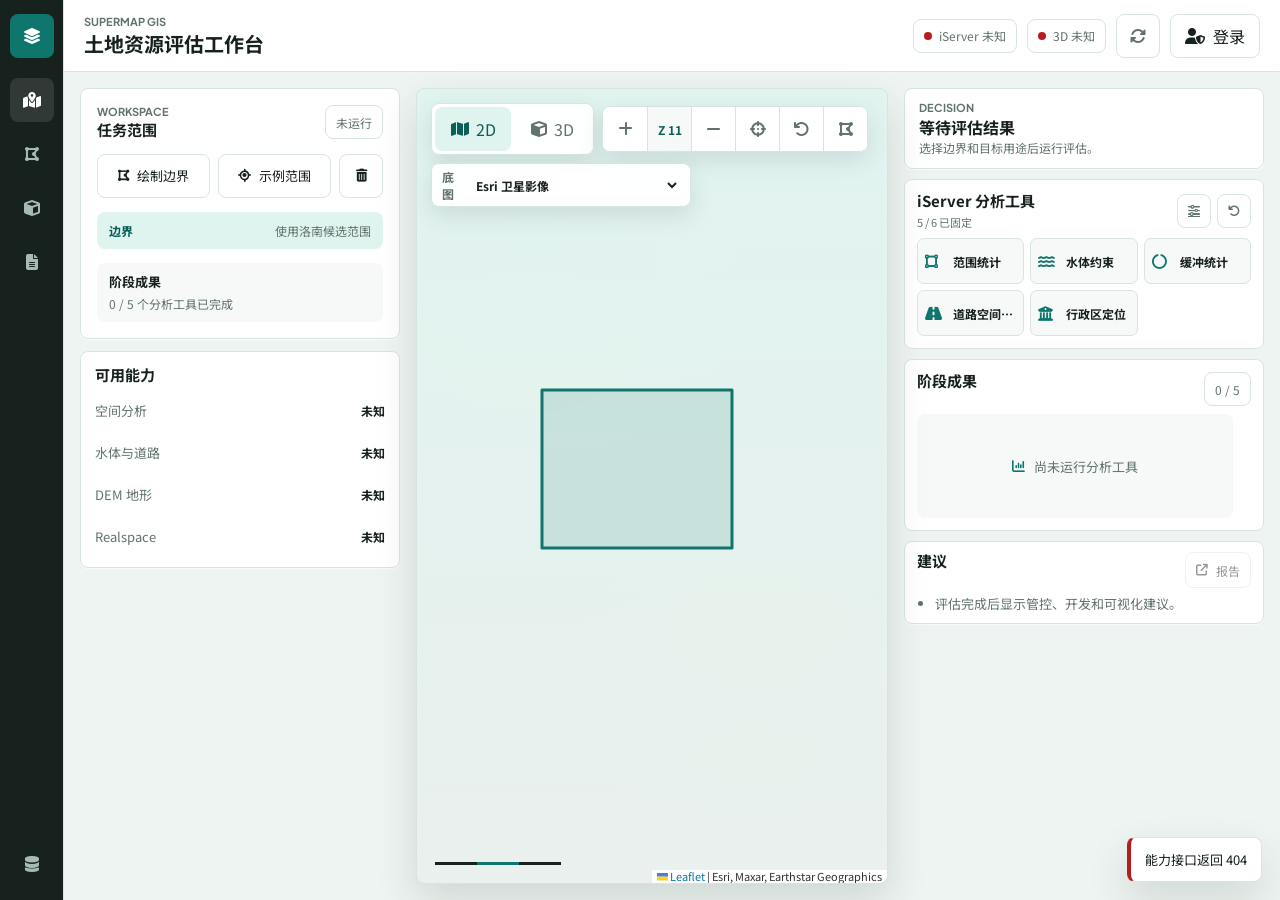
==== frontend/index.html @ f9d1c2b7 "Initial commit: land resource assessment workbench" ====
<!DOCTYPE html>
<html lang="zh-CN">
<head>
    <meta charset="UTF-8">
    <meta name="viewport" content="width=device-width, initial-scale=1.0">
    <title>土地资源评估工作台</title>
    <link rel="stylesheet" href="https://cdnjs.cloudflare.com/ajax/libs/font-awesome/6.5.2/css/all.min.css">
    <link rel="preconnect" href="https://fonts.googleapis.com">
    <link rel="preconnect" href="https://fonts.gstatic.com" crossorigin>
    <link href="https://fonts.googleapis.com/css2?family=Noto+Sans+SC:wght@400;500;600;700&family=Plus+Jakarta+Sans:wght@500;600;700&display=swap" rel="stylesheet">
    <link rel="stylesheet" href="vendor/leaflet/leaflet.css">
    <link rel="stylesheet" href="land-workbench.css?v=20260731-18">
</head>
<body>
    <div class="app-shell">
        <aside class="sidebar" aria-label="主导航">
            <div class="brand-mark" aria-hidden="true"><i class="fa-solid fa-layer-group"></i></div>
            <a class="nav-button is-active" href="index.html" aria-label="土地资源工作台" title="土地资源工作台"><i class="fa-solid fa-map-location-dot"></i></a>
            <a class="nav-button" href="iserver-tools.html" aria-label="iServer 地理处理工具" title="iServer 地理处理工具"><i class="fa-solid fa-draw-polygon"></i></a>
            <button class="nav-button" type="button" aria-label="三维场景"><i class="fa-solid fa-cube"></i></button>
            <button class="nav-button" type="button" aria-label="报告"><i class="fa-solid fa-file-lines"></i></button>
            <a class="nav-button nav-link" href="golden_standard.html" aria-label="模型库"><i class="fa-solid fa-database"></i></a>
        </aside>

        <main class="workbench">
            <header class="topbar">
                <div>
                    <p class="eyebrow">SuperMap GIS</p>
                    <h1>土地资源评估工作台</h1>
                </div>
                <div class="topbar-actions">
                    <div class="service-chip" id="iserver-chip"><span></span>iServer 检测中</div>
                    <div class="service-chip" id="scene-chip"><span></span>3D 检测中</div>
                    <button class="icon-button" id="refresh-capabilities" type="button" aria-label="刷新能力状态">
                        <i class="fa-solid fa-rotate"></i>
                    </button>
                    <button class="text-button" id="login-link" type="button">
                        <i class="fa-solid fa-user-shield"></i><span>登录</span>
                    </button>
                </div>
            </header>

            <section class="workspace-grid">
                <section class="left-panel" aria-label="任务与范围">
                    <section class="task-panel">
                        <div class="panel-heading">
                            <div>
                                <p class="eyebrow">Workspace</p>
                                <h2>任务范围</h2>
                            </div>
                            <span class="run-id" id="last-run-id">未运行</span>
                        </div>

                        <div class="boundary-actions">
                            <button class="tool-button" id="draw-boundary" type="button">
                                <i class="fa-solid fa-draw-polygon"></i><span>绘制边界</span>
                            </button>
                            <button class="tool-button" id="use-sample-boundary" type="button">
                                <i class="fa-solid fa-location-crosshairs"></i><span>示例范围</span>
                            </button>
                            <button class="tool-button" id="clear-boundary" type="button" aria-label="清除边界">
                                <i class="fa-solid fa-trash-can"></i>
                            </button>
                        </div>

                        <div class="boundary-status" id="boundary-status">
                            <strong>边界</strong><span>使用洛南候选范围</span>
                        </div>

                        <div class="assessment-brief" aria-live="polite">
                            <strong>阶段成果</strong>
                            <span id="assessment-scope">0 / 5 个分析工具已完成</span>
                        </div>
                    </section>

                    <section class="capability-list" aria-label="能力清单">
                        <h2>可用能力</h2>
                        <div class="capability-row"><span>空间分析</span><strong id="cap-overlay">待检测</strong></div>
                        <div class="capability-row"><span>水体与道路</span><strong id="cap-dem">待检测</strong></div>
                        <div class="capability-row"><span>DEM 地形</span><strong id="cap-raster">待检测</strong></div>
                        <div class="capability-row"><span>Realspace</span><strong id="cap-scenes">待检测</strong></div>
                    </section>

                </section>

                <section class="map-stage" aria-label="地图工作区">
                    <div id="map"></div>
                    <div id="scene-preview" aria-hidden="true">
                        <div class="scene-grid"></div>
                        <div class="scene-column column-a"></div>
                        <div class="scene-column column-b"></div>
                        <div class="scene-column column-c"></div>
                        <p>3D Realspace</p>
                    </div>
                    <div class="map-toolbar" aria-label="地图工具">
                        <div class="segmented-control" role="group" aria-label="视图模式">
                            <button id="view-2d" class="is-active" type="button"><i class="fa-solid fa-map"></i><span>2D</span></button>
                            <button id="view-3d" type="button"><i class="fa-solid fa-cube"></i><span>3D</span></button>
                        </div>
                        <div class="map-navigation" role="group" aria-label="地图导航">
                            <button class="icon-button" id="zoom-in" type="button" aria-label="放大" title="放大">
                                <i class="fa-solid fa-plus"></i>
                            </button>
                            <output id="map-zoom-label" aria-live="polite">Z 4</output>
                            <button class="icon-button" id="zoom-out" type="button" aria-label="缩小" title="缩小">
                                <i class="fa-solid fa-minus"></i>
                            </button>
                            <button class="icon-button" id="focus-map" type="button" aria-label="定位评估范围" title="定位评估范围">
                                <i class="fa-solid fa-crosshairs"></i>
                            </button>
                            <button class="icon-button" id="reset-map" type="button" aria-label="重置地图视图" title="重置地图视图">
                                <i class="fa-solid fa-arrow-rotate-left"></i>
                            </button>
                            <button class="icon-button" id="draw-boundary-map" type="button" aria-label="在地图上绘制评估边界" title="绘制评估边界">
                                <i class="fa-solid fa-draw-polygon"></i>
                            </button>
                        </div>
                        <label class="map-layer-control">
                            <span>底图</span>
                            <select id="basemap-select" aria-label="选择底图"></select>
                        </label>
                    </div>
                    <div class="map-scale">
                        <span></span><span></span><span></span>
                    </div>
                </section>

                <aside class="right-panel" aria-label="评估结果">
                    <section class="score-panel">
                        <div class="score-ring" id="score-ring" style="--score:0">
                            <div><strong id="overall-score">--</strong><span id="grade-label">未评估</span></div>
                        </div>
                        <div class="decision-block">
                            <p class="eyebrow">Decision</p>
                            <h2 id="decision-text">等待评估结果</h2>
                            <p id="summary-text">选择边界和目标用途后运行评估。</p>
                        </div>
                    </section>

                    <section class="toolbox" aria-label="iServer 分析工具">
                        <div class="toolbox-heading">
                            <div>
                                <h2>iServer 分析工具</h2>
                                <p class="toolbox-meta" id="pinned-tool-count">0 / 6 已固定</p>
                            </div>
                            <div class="toolbox-actions">
                                <a class="icon-button small-icon-button" href="iserver-tools.html" aria-label="管理 iServer 工具" title="管理 iServer 工具"><i class="fa-solid fa-sliders"></i></a>
                                <button class="icon-button small-icon-button" id="reset-workflow" type="button" aria-label="清除阶段结果" title="清除阶段结果"><i class="fa-solid fa-arrow-rotate-left"></i></button>
                            </div>
                        </div>
                        <div class="tool-grid" id="analysis-tool-grid" role="group" aria-label="已固定分析工具">
                        </div>
                    </section>

                    <section class="stage-results" aria-label="阶段成果">
                        <div class="result-header">
                            <h2>阶段成果</h2>
                            <span class="run-id" id="tool-run-count">0 / 5</span>
                        </div>
                        <div class="stage-result-list" id="stage-result-list" aria-live="polite">
                            <div class="empty-state">尚未运行分析工具</div>
                        </div>
                    </section>

                    <section class="recommendation-panel">
                        <div class="result-header">
                            <h2>建议</h2>
                            <a id="report-link" class="report-link is-disabled" href="#" target="_blank" rel="noreferrer">
                                <i class="fa-solid fa-arrow-up-right-from-square"></i><span>报告</span>
                            </a>
                        </div>
                        <ul id="recommendation-list">
                            <li>评估完成后显示管控、开发和可视化建议。</li>
                        </ul>
                    </section>
                </aside>
            </section>
        </main>
    </div>

    <dialog class="analysis-dialog" id="analysis-dialog" aria-labelledby="analysis-dialog-title">
        <form id="analysis-dialog-form" method="dialog">
            <header class="analysis-dialog-header">
                <div>
                    <p class="eyebrow">Analysis Parameters</p>
                    <h2 id="analysis-dialog-title">分析参数</h2>
                </div>
                <button class="icon-button small-icon-button" type="button" data-dialog-close aria-label="关闭参数设置" title="关闭"><i class="fa-solid fa-xmark"></i></button>
            </header>
            <div class="analysis-dialog-body" id="analysis-dialog-body"></div>
            <footer class="analysis-dialog-footer">
                <button class="text-button" type="button" data-dialog-close>取消</button>
                <button class="primary-action" id="analysis-dialog-submit" type="submit"><i class="fa-solid fa-play"></i><span>运行分析</span></button>
            </footer>
        </form>
    </dialog>

    <div class="toast-region" id="toast-region" aria-live="polite" aria-atomic="true"></div>

    <script src="auth.js"></script>
    <script src="vendor/leaflet/leaflet.js"></script>
    <script src="land-workbench.js?v=20260731-19"></script>
</body>
</html>
---- frontend/vendor/leaflet/leaflet.css ----
/* required styles */

.leaflet-pane,
.leaflet-tile,
.leaflet-marker-icon,
.leaflet-marker-shadow,
.leaflet-tile-container,
.leaflet-pane > svg,
.leaflet-pane > canvas,
.leaflet-zoom-box,
.leaflet-image-layer,
.leaflet-layer {
	position: absolute;
	left: 0;
	top: 0;
	}
.leaflet-container {
	overflow: hidden;
	}
.leaflet-tile,
.leaflet-marker-icon,
.leaflet-marker-shadow {
	-webkit-user-select: none;
	   -moz-user-select: none;
	        user-select: none;
	  -webkit-user-drag: none;
	}
/* Prevents IE11 from highlighting tiles in blue */
.leaflet-tile::selection {
	background: transparent;
}
/* Safari renders non-retina tile on retina better with this, but Chrome is worse */
.leaflet-safari .leaflet-tile {
	image-rendering: -webkit-optimize-contrast;
	}
/* hack that prevents hw layers "stretching" when loading new tiles */
.leaflet-safari .leaflet-tile-container {
	width: 1600px;
	height: 1600px;
	-webkit-transform-origin: 0 0;
	}
.leaflet-marker-icon,
.leaflet-marker-shadow {
	display: block;
	}
/* .leaflet-container svg: reset svg max-width decleration shipped in Joomla! (joomla.org) 3.x */
/* .leaflet-container img: map is broken in FF if you have max-width: 100% on tiles */
.leaflet-container .leaflet-overlay-pane svg {
	max-width: none !important;
	max-height: none !important;
	}
.leaflet-container .leaflet-marker-pane img,
.leaflet-container .leaflet-shadow-pane img,
.leaflet-container .leaflet-tile-pane img,
.leaflet-container img.leaflet-image-layer,
.leaflet-container .leaflet-tile {
	max-width: none !important;
	max-height: none !important;
	width: auto;
	padding: 0;
	}

.leaflet-container img.leaflet-tile {
	/* See: https://bugs.chromium.org/p/chromium/issues/detail?id=600120 */
	mix-blend-mode: plus-lighter;
}

.leaflet-container.leaflet-touch-zoom {
	-ms-touch-action: pan-x pan-y;
	touch-action: pan-x pan-y;
	}
.leaflet-container.leaflet-touch-drag {
	-ms-touch-action: pinch-zoom;
	/* Fallback for FF which doesn't support pinch-zoom */
	touch-action: none;
	touch-action: pinch-zoom;
}
.leaflet-container.leaflet-touch-drag.leaflet-touch-zoom {
	-ms-touch-action: none;
	touch-action: none;
}
.leaflet-container {
	-webkit-tap-highlight-color: transparent;
}
.leaflet-container a {
	-webkit-tap-highlight-color: rgba(51, 181, 229, 0.4);
}
.leaflet-tile {
	filter: inherit;
	visibility: hidden;
	}
.leaflet-tile-loaded {
	visibility: inherit;
	}
.leaflet-zoom-box {
	width: 0;
	height: 0;
	-moz-box-sizing: border-box;
	     box-sizing: border-box;
	z-index: 800;
	}
/* workaround for https://bugzilla.mozilla.org/show_bug.cgi?id=888319 */
.leaflet-overlay-pane svg {
	-moz-user-select: none;
	}

.leaflet-pane         { z-index: 400; }

.leaflet-tile-pane    { z-index: 200; }
.leaflet-overlay-pane { z-index: 400; }
.leaflet-shadow-pane  { z-index: 500; }
.leaflet-marker-pane  { z-index: 600; }
.leaflet-tooltip-pane   { z-index: 650; }
.leaflet-popup-pane   { z-index: 700; }

.leaflet-map-pane canvas { z-index: 100; }
.leaflet-map-pane svg    { z-index: 200; }

.leaflet-vml-shape {
	width: 1px;
	height: 1px;
	}
.lvml {
	behavior: url(#default#VML);
	display: inline-block;
	position: absolute;
	}


/* control positioning */

.leaflet-control {
	position: relative;
	z-index: 800;
	pointer-events: visiblePainted; /* IE 9-10 doesn't have auto */
	pointer-events: auto;
	}
.leaflet-top,
.leaflet-bottom {
	position: absolute;
	z-index: 1000;
	pointer-events: none;
	}
.leaflet-top {
	top: 0;
	}
.leaflet-right {
	right: 0;
	}
.leaflet-bottom {
	bottom: 0;
	}
.leaflet-left {
	left: 0;
	}
.leaflet-control {
	float: left;
	clear: both;
	}
.leaflet-right .leaflet-control {
	float: right;
	}
.leaflet-top .leaflet-control {
	margin-top: 10px;
	}
.leaflet-bottom .leaflet-control {
	margin-bottom: 10px;
	}
.leaflet-left .leaflet-control {
	margin-left: 10px;
	}
.leaflet-right .leaflet-control {
	margin-right: 10px;
	}


/* zoom and fade animations */

.leaflet-fade-anim .leaflet-popup {
	opacity: 0;
	-webkit-transition: opacity 0.2s linear;
	   -moz-transition: opacity 0.2s linear;
	        transition: opacity 0.2s linear;
	}
.leaflet-fade-anim .leaflet-map-pane .leaflet-popup {
	opacity: 1;
	}
.leaflet-zoom-animated {
	-webkit-transform-origin: 0 0;
	    -ms-transform-origin: 0 0;
	        transform-origin: 0 0;
	}
svg.leaflet-zoom-animated {
	will-change: transform;
}

.leaflet-zoom-anim .leaflet-zoom-animated {
	-webkit-transition: -webkit-transform 0.25s cubic-bezier(0,0,0.25,1);
	   -moz-transition:    -moz-transform 0.25s cubic-bezier(0,0,0.25,1);
	        transition:         transform 0.25s cubic-bezier(0,0,0.25,1);
	}
.leaflet-zoom-anim .leaflet-tile,
.leaflet-pan-anim .leaflet-tile {
	-webkit-transition: none;
	   -moz-transition: none;
	        transition: none;
	}

.leaflet-zoom-anim .leaflet-zoom-hide {
	visibility: hidden;
	}


/* cursors */

.leaflet-interactive {
	cursor: pointer;
	}
.leaflet-grab {
	cursor: -webkit-grab;
	cursor:    -moz-grab;
	cursor:         grab;
	}
.leaflet-crosshair,
.leaflet-crosshair .leaflet-interactive {
	cursor: crosshair;
	}
.leaflet-popup-pane,
.leaflet-control {
	cursor: auto;
	}
.leaflet-dragging .leaflet-grab,
.leaflet-dragging .leaflet-grab .leaflet-interactive,
.leaflet-dragging .leaflet-marker-draggable {
	cursor: move;
	cursor: -webkit-grabbing;
	cursor:    -moz-grabbing;
	cursor:         grabbing;
	}

/* marker & overlays interactivity */
.leaflet-marker-icon,
.leaflet-marker-shadow,
.leaflet-image-layer,
.leaflet-pane > svg path,
.leaflet-tile-container {
	pointer-events: none;
	}

.leaflet-marker-icon.leaflet-interactive,
.leaflet-image-layer.leaflet-interactive,
.leaflet-pane > svg path.leaflet-interactive,
svg.leaflet-image-layer.leaflet-interactive path {
	pointer-events: visiblePainted; /* IE 9-10 doesn't have auto */
	pointer-events: auto;
	}

/* visual tweaks */

.leaflet-container {
	background: #ddd;
	outline-offset: 1px;
	}
.leaflet-container a {
	color: #0078A8;
	}
.leaflet-zoom-box {
	border: 2px dotted #38f;
	background: rgba(255,255,255,0.5);
	}


/* general typography */
.leaflet-container {
	font-family: "Helvetica Neue", Arial, Helvetica, sans-serif;
	font-size: 12px;
	font-size: 0.75rem;
	line-height: 1.5;
	}


/* general toolbar styles */

.leaflet-bar {
	box-shadow: 0 1px 5px rgba(0,0,0,0.65);
	border-radius: 4px;
	}
.leaflet-bar a {
	background-color: #fff;
	border-bottom: 1px solid #ccc;
	width: 26px;
	height: 26px;
	line-height: 26px;
	display: block;
	text-align: center;
	text-decoration: none;
	color: black;
	}
.leaflet-bar a,
.leaflet-control-layers-toggle {
	background-position: 50% 50%;
	background-repeat: no-repeat;
	display: block;
	}
.leaflet-bar a:hover,
.leaflet-bar a:focus {
	background-color: #f4f4f4;
	}
.leaflet-bar a:first-child {
	border-top-left-radius: 4px;
	border-top-right-radius: 4px;
	}
.leaflet-bar a:last-child {
	border-bottom-left-radius: 4px;
	border-bottom-right-radius: 4px;
	border-bottom: none;
	}
.leaflet-bar a.leaflet-disabled {
	cursor: default;
	background-color: #f4f4f4;
	color: #bbb;
	}

.leaflet-touch .leaflet-bar a {
	width: 30px;
	height: 30px;
	line-height: 30px;
	}
.leaflet-touch .leaflet-bar a:first-child {
	border-top-left-radius: 2px;
	border-top-right-radius: 2px;
	}
.leaflet-touch .leaflet-bar a:last-child {
	border-bottom-left-radius: 2px;
	border-bottom-right-radius: 2px;
	}

/* zoom control */

.leaflet-control-zoom-in,
.leaflet-control-zoom-out {
	font: bold 18px 'Lucida Console', Monaco, monospace;
	text-indent: 1px;
	}

.leaflet-touch .leaflet-control-zoom-in, .leaflet-touch .leaflet-control-zoom-out  {
	font-size: 22px;
	}


/* layers control */

.leaflet-control-layers {
	box-shadow: 0 1px 5px rgba(0,0,0,0.4);
	background: #fff;
	border-radius: 5px;
	}
.leaflet-control-layers-toggle {
	background-image: url(images/layers.png);
	width: 36px;
	height: 36px;
	}
.leaflet-retina .leaflet-control-layers-toggle {
	background-image: url(images/layers-2x.png);
	background-size: 26px 26px;
	}
.leaflet-touch .leaflet-control-layers-toggle {
	width: 44px;
	height: 44px;
	}
.leaflet-control-layers .leaflet-control-layers-list,
.leaflet-control-layers-expanded .leaflet-control-layers-toggle {
	display: none;
	}
.leaflet-control-layers-expanded .leaflet-control-layers-list {
	display: block;
	position: relative;
	}
.leaflet-control-layers-expanded {
	padding: 6px 10px 6px 6px;
	color: #333;
	background: #fff;
	}
.leaflet-control-layers-scrollbar {
	overflow-y: scroll;
	overflow-x: hidden;
	padding-right: 5px;
	}
.leaflet-control-layers-selector {
	margin-top: 2px;
	position: relative;
	top: 1px;
	}
.leaflet-control-layers label {
	display: block;
	font-size: 13px;
	font-size: 1.08333em;
	}
.leaflet-control-layers-separator {
	height: 0;
	border-top: 1px solid #ddd;
	margin: 5px -10px 5px -6px;
	}

/* Default icon URLs */
.leaflet-default-icon-path { /* used only in path-guessing heuristic, see L.Icon.Default */
	background-image: url(images/marker-icon.png);
	}


/* attribution and scale controls */

.leaflet-container .leaflet-control-attribution {
	background: #fff;
	background: rgba(255, 255, 255, 0.8);
	margin: 0;
	}
.leaflet-control-attribution,
.leaflet-control-scale-line {
	padding: 0 5px;
	color: #333;
	line-height: 1.4;
	}
.leaflet-control-attribution a {
	text-decoration: none;
	}
.leaflet-control-attribution a:hover,
.leaflet-control-attribution a:focus {
	text-decoration: underline;
	}
.leaflet-attribution-flag {
	display: inline !important;
	vertical-align: baseline !important;
	width: 1em;
	height: 0.6669em;
	}
.leaflet-left .leaflet-control-scale {
	margin-left: 5px;
	}
.leaflet-bottom .leaflet-control-scale {
	margin-bottom: 5px;
	}
.leaflet-control-scale-line {
	border: 2px solid #777;
	border-top: none;
	line-height: 1.1;
	padding: 2px 5px 1px;
	white-space: nowrap;
	-moz-box-sizing: border-box;
	     box-sizing: border-box;
	background: rgba(255, 255, 255, 0.8);
	text-shadow: 1px 1px #fff;
	}
.leaflet-control-scale-line:not(:first-child) {
	border-top: 2px solid #777;
	border-bottom: none;
	margin-top: -2px;
	}
.leaflet-control-scale-line:not(:first-child):not(:last-child) {
	border-bottom: 2px solid #777;
	}

.leaflet-touch .leaflet-control-attribution,
.leaflet-touch .leaflet-control-layers,
.leaflet-touch .leaflet-bar {
	box-shadow: none;
	}
.leaflet-touch .leaflet-control-layers,
.leaflet-touch .leaflet-bar {
	border: 2px solid rgba(0,0,0,0.2);
	background-clip: padding-box;
	}


/* popup */

.leaflet-popup {
	position: absolute;
	text-align: center;
	margin-bottom: 20px;
	}
.leaflet-popup-content-wrapper {
	padding: 1px;
	text-align: left;
	border-radius: 12px;
	}
.leaflet-popup-content {
	margin: 13px 24px 13px 20px;
	line-height: 1.3;
	font-size: 13px;
	font-size: 1.08333em;
	min-height: 1px;
	}
.leaflet-popup-content p {
	margin: 17px 0;
	margin: 1.3em 0;
	}
.leaflet-popup-tip-container {
	width: 40px;
	height: 20px;
	position: absolute;
	left: 50%;
	margin-top: -1px;
	margin-left: -20px;
	overflow: hidden;
	pointer-events: none;
	}
.leaflet-popup-tip {
	width: 17px;
	height: 17px;
	padding: 1px;

	margin: -10px auto 0;
	pointer-events: auto;

	-webkit-transform: rotate(45deg);
	   -moz-transform: rotate(45deg);
	    -ms-transform: rotate(45deg);
	        transform: rotate(45deg);
	}
.leaflet-popup-content-wrapper,
.leaflet-popup-tip {
	background: white;
	color: #333;
	box-shadow: 0 3px 14px rgba(0,0,0,0.4);
	}
.leaflet-container a.leaflet-popup-close-button {
	position: absolute;
	top: 0;
	right: 0;
	border: none;
	text-align: center;
	width: 24px;
	height: 24px;
	font: 16px/24px Tahoma, Verdana, sans-serif;
	color: #757575;
	text-decoration: none;
	background: transparent;
	}
.leaflet-container a.leaflet-popup-close-button:hover,
.leaflet-container a.leaflet-popup-close-button:focus {
	color: #585858;
	}
.leaflet-popup-scrolled {
	overflow: auto;
	}

.leaflet-oldie .leaflet-popup-content-wrapper {
	-ms-zoom: 1;
	}
.leaflet-oldie .leaflet-popup-tip {
	width: 24px;
	margin: 0 auto;

	-ms-filter: "progid:DXImageTransform.Microsoft.Matrix(M11=0.70710678, M12=0.70710678, M21=-0.70710678, M22=0.70710678)";
	filter: progid:DXImageTransform.Microsoft.Matrix(M11=0.70710678, M12=0.70710678, M21=-0.70710678, M22=0.70710678);
	}

.leaflet-oldie .leaflet-control-zoom,
.leaflet-oldie .leaflet-control-layers,
.leaflet-oldie .leaflet-popup-content-wrapper,
.leaflet-oldie .leaflet-popup-tip {
	border: 1px solid #999;
	}


/* div icon */

.leaflet-div-icon {
	background: #fff;
	border: 1px solid #666;
	}


/* Tooltip */
/* Base styles for the element that has a tooltip */
.leaflet-tooltip {
	position: absolute;
	padding: 6px;
	background-color: #fff;
	border: 1px solid #fff;
	border-radius: 3px;
	color: #222;
	white-space: nowrap;
	-webkit-user-select: none;
	-moz-user-select: none;
	-ms-user-select: none;
	user-select: none;
	pointer-events: none;
	box-shadow: 0 1px 3px rgba(0,0,0,0.4);
	}
.leaflet-tooltip.leaflet-interactive {
	cursor: pointer;
	pointer-events: auto;
	}
.leaflet-tooltip-top:before,
.leaflet-tooltip-bottom:before,
.leaflet-tooltip-left:before,
.leaflet-tooltip-right:before {
	position: absolute;
	pointer-events: none;
	border: 6px solid transparent;
	background: transparent;
	content: "";
	}

/* Directions */

.leaflet-tooltip-bottom {
	margin-top: 6px;
}
.leaflet-tooltip-top {
	margin-top: -6px;
}
.leaflet-tooltip-bottom:before,
.leaflet-tooltip-top:before {
	left: 50%;
	margin-left: -6px;
	}
.leaflet-tooltip-top:before {
	bottom: 0;
	margin-bottom: -12px;
	border-top-color: #fff;
	}
.leaflet-tooltip-bottom:before {
	top: 0;
	margin-top: -12px;
	margin-left: -6px;
	border-bottom-color: #fff;
	}
.leaflet-tooltip-left {
	margin-left: -6px;
}
.leaflet-tooltip-right {
	margin-left: 6px;
}
.leaflet-tooltip-left:before,
.leaflet-tooltip-right:before {
	top: 50%;
	margin-top: -6px;
	}
.leaflet-tooltip-left:before {
	right: 0;
	margin-right: -12px;
	border-left-color: #fff;
	}
.leaflet-tooltip-right:before {
	left: 0;
	margin-left: -12px;
	border-right-color: #fff;
	}

/* Printing */

@media print {
	/* Prevent printers from removing background-images of controls. */
	.leaflet-control {
		-webkit-print-color-adjust: exact;
		print-color-adjust: exact;
		}
	}
---- frontend/land-workbench.css ----
:root {
    --bg: #eef4f1;
    --surface: #ffffff;
    --surface-alt: #f6f9f8;
    --line: #d8e4df;
    --line-strong: #bfd0c8;
    --text: #17211d;
    --muted: #61736a;
    --faint: #879892;
    --primary: #0f766e;
    --primary-dark: #0b5f59;
    --primary-soft: #dff3ef;
    --blue: #2563eb;
    --blue-soft: #dbeafe;
    --amber: #d97706;
    --amber-soft: #fef3c7;
    --danger: #b91c1c;
    --shadow: 0 18px 42px rgba(31, 49, 43, 0.14);
    color-scheme: light;
}

* {
    box-sizing: border-box;
}

html,
body {
    margin: 0;
    min-width: 320px;
    min-height: 100%;
    color: var(--text);
    background: var(--bg);
    font-family: "Noto Sans SC", "Plus Jakarta Sans", "Microsoft YaHei", system-ui, sans-serif;
    letter-spacing: 0;
}

body {
    overflow: hidden;
}

button,
input,
select {
    font: inherit;
}

button,
a,
select,
input[type="range"],
input[type="checkbox"] {
    cursor: pointer;
}

button:focus-visible,
a:focus-visible,
select:focus-visible,
input:focus-visible {
    outline: 3px solid rgba(37, 99, 235, 0.32);
    outline-offset: 2px;
}

.app-shell {
    display: grid;
    grid-template-columns: 64px minmax(0, 1fr);
    min-height: 100dvh;
}

.sidebar {
    z-index: 20;
    display: flex;
    flex-direction: column;
    align-items: center;
    gap: 10px;
    padding: 14px 10px;
    border-right: 1px solid var(--line);
    background: #17211d;
}

.brand-mark,
.nav-button {
    display: grid;
    place-items: center;
    width: 44px;
    height: 44px;
    border-radius: 8px;
}

.brand-mark {
    margin-bottom: 10px;
    color: white;
    background: var(--primary);
}

.nav-button {
    border: 0;
    color: #a8bbb2;
    text-decoration: none;
    background: transparent;
    transition: color 180ms ease, background-color 180ms ease;
}

.nav-button:hover,
.nav-button.is-active {
    color: #ffffff;
    background: rgba(255, 255, 255, 0.11);
}

.nav-link {
    margin-top: auto;
}

.workbench {
    display: grid;
    grid-template-rows: 72px minmax(0, 1fr);
    min-width: 0;
    min-height: 100dvh;
}

.topbar {
    z-index: 15;
    display: flex;
    align-items: center;
    justify-content: space-between;
    gap: 18px;
    padding: 14px 20px;
    border-bottom: 1px solid var(--line);
    background: rgba(255, 255, 255, 0.92);
    backdrop-filter: blur(12px);
}

.eyebrow {
    margin: 0 0 3px;
    color: var(--muted);
    font: 700 11px/1.2 "Plus Jakarta Sans", sans-serif;
    text-transform: uppercase;
}

h1,
h2 {
    margin: 0;
    line-height: 1.25;
}

h1 {
    font-size: 20px;
}

h2 {
    font-size: 15px;
}

.topbar-actions {
    display: flex;
    align-items: center;
    gap: 10px;
    min-width: 0;
}

.service-chip,
.run-id {
    display: inline-flex;
    align-items: center;
    gap: 7px;
    min-height: 34px;
    padding: 0 10px;
    border: 1px solid var(--line);
    border-radius: 8px;
    color: var(--muted);
    background: var(--surface);
    font-size: 12px;
    white-space: nowrap;
}

.service-chip span {
    width: 8px;
    height: 8px;
    border-radius: 999px;
    background: var(--faint);
}

.service-chip.is-online span {
    background: var(--primary);
}

.service-chip.is-warning span {
    background: var(--amber);
}

.service-chip.is-offline span {
    background: var(--danger);
}

.icon-button,
.text-button,
.tool-button,
.primary-action,
.segmented-control button,
.report-link {
    min-height: 44px;
    border-radius: 8px;
    transition: color 180ms ease, border-color 180ms ease, background-color 180ms ease, opacity 180ms ease;
}

.icon-button {
    display: grid;
    place-items: center;
    width: 44px;
    border: 1px solid var(--line);
    color: var(--muted);
    background: var(--surface);
}

.icon-button:hover {
    color: var(--primary);
    border-color: var(--line-strong);
    background: var(--surface-alt);
}

.text-button,
.tool-button,
.primary-action,
.report-link {
    display: inline-flex;
    align-items: center;
    justify-content: center;
    gap: 8px;
    border: 1px solid var(--line);
    padding: 0 14px;
    color: var(--text);
    background: var(--surface);
    text-decoration: none;
}

.text-button:hover,
.tool-button:hover,
.report-link:hover {
    color: var(--primary);
    border-color: var(--line-strong);
    background: var(--surface-alt);
}

.workspace-grid {
    display: grid;
    grid-template-columns: 320px minmax(360px, 1fr) 360px;
    gap: 16px;
    min-height: 0;
    padding: 16px;
}

.left-panel,
.right-panel {
    display: flex;
    flex-direction: column;
    gap: 12px;
    min-height: 0;
    overflow: auto;
}

.task-panel,
.capability-list,
.score-panel,
.factor-results,
.spatial-summary,
.recommendation-panel {
    border: 1px solid var(--line);
    border-radius: 8px;
    background: var(--surface);
    box-shadow: 0 1px 0 rgba(255, 255, 255, 0.6);
}

.task-panel {
    display: grid;
    gap: 14px;
    padding: 16px;
}

.panel-heading,
.result-header {
    display: flex;
    align-items: flex-start;
    justify-content: space-between;
    gap: 12px;
}

.field {
    display: grid;
    gap: 7px;
}

.field > span,
.factor-box legend {
    color: var(--muted);
    font-size: 12px;
    font-weight: 700;
}

select,
input[type="number"] {
    width: 100%;
    min-height: 42px;
    border: 1px solid var(--line);
    border-radius: 8px;
    padding: 0 10px;
    color: var(--text);
    background: var(--surface-alt);
}

.range-row {
    display: grid;
    grid-template-columns: minmax(0, 1fr) 72px;
    align-items: center;
    gap: 10px;
}

input[type="range"] {
    width: 100%;
    accent-color: var(--primary);
}

output {
    color: var(--muted);
    font-size: 12px;
    text-align: right;
}

.factor-box {
    display: grid;
    grid-template-columns: repeat(2, minmax(0, 1fr));
    gap: 10px;
    margin: 0;
    border: 1px solid var(--line);
    border-radius: 8px;
    padding: 12px;
}

.factor-box legend {
    padding: 0 4px;
}

.factor-box label {
    display: grid;
    gap: 5px;
}

.factor-box label span {
    color: var(--muted);
    font-size: 12px;
}

.toggle-row {
    display: flex;
    align-items: center;
    gap: 10px;
    min-height: 44px;
    color: var(--text);
    font-size: 14px;
}

.toggle-row input {
    width: 18px;
    height: 18px;
    accent-color: var(--primary);
}

.analysis-settings {
    display: grid;
    gap: 10px;
    border: 1px solid var(--line);
    border-radius: 8px;
    padding: 10px;
    background: var(--surface-alt);
}

.analysis-settings summary {
    color: var(--primary-dark);
    cursor: pointer;
    font-size: 12px;
    font-weight: 700;
}

.analysis-settings[open] summary {
    margin-bottom: 2px;
}

.layer-input-row {
    display: grid;
    grid-template-columns: repeat(2, minmax(0, 1fr));
    gap: 8px;
}

.boundary-actions {
    display: grid;
    grid-template-columns: 1fr 1fr 44px;
    gap: 8px;
}

.tool-button {
    min-width: 0;
    padding: 0 10px;
    font-size: 13px;
}

.boundary-status {
    display: flex;
    justify-content: space-between;
    gap: 12px;
    padding: 10px 12px;
    border-radius: 8px;
    color: var(--muted);
    background: var(--primary-soft);
    font-size: 12px;
}

.boundary-status strong {
    color: var(--primary-dark);
}

.assessment-brief {
    display: grid;
    gap: 3px;
    padding: 10px 12px;
    border-left: 3px solid var(--accent);
    border-radius: 8px;
    color: var(--muted);
    background: var(--surface-alt);
    font-size: 12px;
    line-height: 1.45;
}

.assessment-brief strong {
    color: var(--text);
    font-size: 13px;
}

.primary-action {
    width: 100%;
    border-color: var(--primary);
    color: white;
    background: var(--primary);
    font-weight: 700;
}

.primary-action:hover {
    background: var(--primary-dark);
}

.primary-action:disabled {
    cursor: wait;
    opacity: 0.65;
}

.capability-list,
.factor-results,
.spatial-summary,
.recommendation-panel,
.stage-results,
.toolbox {
    padding: 14px;
}

.capability-list {
    display: grid;
    gap: 10px;
}

.diagnostic-list {
    display: grid;
    gap: 10px;
    padding: 14px;
    border-top: 1px solid var(--line);
}

.diagnostic-list h2 {
    margin: 0;
    font-size: 15px;
}

.diagnostic-grid {
    display: grid;
    grid-template-columns: repeat(3, minmax(0, 1fr));
    gap: 7px;
}

.diagnostic-button {
    display: inline-flex;
    min-width: 0;
    min-height: 36px;
    align-items: center;
    justify-content: center;
    gap: 6px;
    padding: 0 7px;
    border: 1px solid var(--line);
    border-radius: 6px;
    color: var(--primary-dark);
    background: var(--surface-alt);
    font-size: 12px;
    font-weight: 700;
}

.diagnostic-button:hover {
    border-color: var(--primary);
    background: var(--primary-soft);
}

.diagnostic-button:disabled {
    cursor: wait;
    opacity: 0.6;
}

.diagnostic-result {
    display: grid;
    gap: 3px;
    min-height: 54px;
    padding: 9px 10px;
    border-left: 3px solid var(--primary);
    border-radius: 6px;
    color: var(--muted);
    background: var(--surface-alt);
    font-size: 12px;
    line-height: 1.35;
}

.diagnostic-result strong {
    color: var(--text);
    font-size: 13px;
}

.toolbox {
    display: grid;
    gap: 12px;
    border: 1px solid var(--line);
    border-radius: 8px;
    background: var(--surface);
}

.toolbox-heading {
    display: flex;
    align-items: center;
    justify-content: space-between;
    gap: 10px;
}

.toolbox-actions {
    display: flex;
    align-items: center;
    gap: 6px;
}

.toolbox-meta {
    margin: 3px 0 0;
    color: var(--muted);
    font-size: 11px;
}

.toolbox-empty {
    display: grid;
    min-height: 72px;
    place-items: center;
    grid-column: 1 / -1;
    padding: 10px;
    color: var(--muted);
    background: var(--surface-alt);
    font-size: 12px;
    text-align: center;
}

.small-icon-button {
    width: 34px;
    min-height: 34px;
    font-size: 12px;
}

.tool-grid {
    display: grid;
    grid-template-columns: repeat(3, minmax(0, 1fr));
    gap: 8px;
}

.analysis-tool {
    position: relative;
    display: flex;
    align-items: center;
    gap: 8px;
    min-height: 50px;
    padding: 8px;
    border: 1px solid var(--line);
    border-radius: 7px;
    color: var(--text);
    background: var(--surface-alt);
    text-align: left;
}

.analysis-tool > i {
    flex: 0 0 20px;
    color: var(--primary);
    font-size: 15px;
}

.analysis-tool > span {
    overflow: hidden;
    font-size: 12px;
    font-weight: 700;
    text-overflow: ellipsis;
    white-space: nowrap;
}

.analysis-tool:hover {
    border-color: var(--primary);
    background: var(--primary-soft);
}

.analysis-tool.is-complete {
    border-color: rgba(15, 118, 110, 0.45);
    background: var(--primary-soft);
}

.analysis-tool.is-complete::after {
    position: absolute;
    top: 6px;
    right: 7px;
    width: 6px;
    height: 6px;
    border-radius: 50%;
    background: var(--primary);
    content: "";
}

.analysis-tool.is-running {
    color: var(--muted);
    cursor: wait;
    opacity: 0.65;
}

.analysis-tool-primary {
    border-color: rgba(15, 118, 110, 0.45);
    background: var(--primary-soft);
}

.analysis-dialog {
    width: min(520px, calc(100vw - 32px));
    max-height: min(720px, calc(100dvh - 32px));
    padding: 0;
    border: 1px solid var(--line-strong);
    border-radius: 8px;
    color: var(--text);
    background: var(--surface);
    box-shadow: var(--shadow);
}

.analysis-dialog::backdrop {
    background: rgba(23, 33, 29, 0.38);
}

.analysis-dialog form {
    display: grid;
    grid-template-rows: auto minmax(0, 1fr) auto;
    max-height: inherit;
}

.field textarea {
    width: 100%;
    min-height: 132px;
    padding: 9px;
    border: 1px solid var(--line-strong);
    border-radius: 6px;
    color: var(--text);
    background: var(--surface);
    font: 12px/1.45 Consolas, monospace;
    resize: vertical;
}

.analysis-dialog-header,
.analysis-dialog-footer {
    display: flex;
    align-items: center;
    justify-content: space-between;
    gap: 12px;
    padding: 16px 18px;
}

.analysis-dialog-header {
    border-bottom: 1px solid var(--line);
}

.analysis-dialog-footer {
    justify-content: flex-end;
    border-top: 1px solid var(--line);
}

.analysis-dialog-footer .primary-action {
    width: auto;
}

.analysis-dialog-body {
    display: grid;
    gap: 16px;
    overflow: auto;
    padding: 18px;
}

.analysis-dialog-body .field {
    gap: 8px;
}

.analysis-dialog-body input[type="text"],
.analysis-dialog-body input[type="number"],
.analysis-dialog-body select {
    min-height: 42px;
}

.dialog-grid {
    display: grid;
    grid-template-columns: repeat(2, minmax(0, 1fr));
    gap: 12px;
}

.dialog-section {
    display: grid;
    gap: 12px;
    padding-top: 2px;
}

.dialog-section-title {
    margin: 0;
    color: var(--primary-dark);
    font-size: 13px;
}

.dialog-toggle {
    display: flex;
    align-items: center;
    gap: 9px;
    min-height: 42px;
    padding: 0 12px;
    border: 1px solid var(--line);
    border-radius: 7px;
    background: var(--surface-alt);
    color: var(--text);
    font-size: 13px;
    font-weight: 600;
}

.dialog-toggle input {
    width: 16px;
    height: 16px;
}

.weight-grid {
    display: grid;
    grid-template-columns: repeat(4, minmax(0, 1fr));
    gap: 8px;
}

.weight-grid .field > span {
    font-size: 11px;
}

.weight-grid input {
    min-width: 0;
}

.stage-results {
    display: grid;
    gap: 12px;
    min-height: 164px;
    border: 1px solid var(--line);
    border-radius: 8px;
    background: var(--surface);
}

.stage-result-list {
    display: grid;
    max-height: 220px;
    min-height: 104px;
    gap: 0;
    overflow-y: scroll;
    overscroll-behavior: contain;
    padding-right: 8px;
    scrollbar-gutter: stable;
    scrollbar-color: var(--primary) var(--surface-alt);
    scrollbar-width: thin;
}

.stage-result-list::-webkit-scrollbar {
    width: 8px;
}

.stage-result-list::-webkit-scrollbar-track {
    border-radius: 8px;
    background: var(--surface-alt);
}

.stage-result-list::-webkit-scrollbar-thumb {
    border: 2px solid var(--surface-alt);
    border-radius: 8px;
    background: var(--primary);
}

.stage-result-card {
    display: grid;
    gap: 8px;
    padding: 11px 0;
    border-bottom: 1px solid var(--line);
}

.stage-result-card:first-child {
    padding-top: 0;
}

.stage-result-card:last-child {
    padding-bottom: 0;
    border-bottom: 0;
}

.stage-result-heading {
    display: flex;
    align-items: center;
    justify-content: space-between;
    gap: 12px;
    font-size: 13px;
}

.stage-result-heading span {
    color: var(--primary-dark);
    font: 700 16px/1 "Plus Jakarta Sans", sans-serif;
}

.stage-source,
.stage-note {
    margin: 0;
    color: var(--muted);
    font-size: 12px;
    line-height: 1.45;
}

.stage-score-track {
    display: block;
    height: 6px;
    overflow: hidden;
    border-radius: 999px;
    background: #e7efeb;
}

.stage-score-fill {
    display: block;
    height: 100%;
    border-radius: inherit;
    background: var(--primary);
}

.stage-metrics {
    display: grid;
    grid-template-columns: repeat(2, minmax(0, 1fr));
    gap: 6px;
    margin: 0;
}

.stage-metrics div {
    min-width: 0;
    padding: 7px 8px;
    background: var(--surface-alt);
}

.stage-metrics dd {
    overflow: hidden;
    font-size: 12px;
    text-overflow: ellipsis;
    white-space: nowrap;
}

.capability-row {
    display: flex;
    align-items: center;
    justify-content: space-between;
    min-height: 32px;
    color: var(--muted);
    font-size: 13px;
}

.capability-row strong {
    color: var(--text);
    font-size: 12px;
}

.map-stage {
    position: relative;
    min-height: 0;
    overflow: hidden;
    border: 1px solid var(--line);
    border-radius: 8px;
    background: #dbe7e2;
    box-shadow: var(--shadow);
}

#map,
#scene-preview {
    position: absolute;
    inset: 0;
}

#map {
    z-index: 1;
    touch-action: none;
    filter: saturate(0.95) contrast(1.02);
    background:
        linear-gradient(180deg, rgba(223, 243, 239, 0.92), rgba(233, 239, 236, 0.92)),
        radial-gradient(circle at 25% 25%, rgba(15, 118, 110, 0.06), transparent 32%),
        radial-gradient(circle at 72% 74%, rgba(217, 119, 6, 0.06), transparent 28%);
}

.has-real-basemap {
    background: #e9efeb;
}

#map.is-fallback {
    background:
        linear-gradient(180deg, rgba(223, 243, 239, 0.94), rgba(234, 240, 237, 0.96));
}

#scene-preview {
    z-index: 2;
    display: none;
    overflow: hidden;
    background:
        linear-gradient(180deg, rgba(11, 95, 89, 0.18), rgba(23, 33, 29, 0.92)),
        linear-gradient(120deg, #1f3b35, #14221f 52%, #0c1412);
}

.is-3d #map {
    visibility: hidden;
}

.is-3d #scene-preview {
    display: block;
}

.scene-grid {
    position: absolute;
    inset: auto -10% 0;
    height: 52%;
    transform: perspective(520px) rotateX(58deg);
    transform-origin: center bottom;
    background-image:
        linear-gradient(rgba(223, 243, 239, 0.18) 1px, transparent 1px),
        linear-gradient(90deg, rgba(223, 243, 239, 0.18) 1px, transparent 1px);
    background-size: 42px 42px;
}

.scene-column {
    position: absolute;
    bottom: 25%;
    width: 64px;
    border: 1px solid rgba(223, 243, 239, 0.42);
    border-radius: 8px 8px 2px 2px;
    background: rgba(15, 118, 110, 0.68);
}

.fallback-map {
    position: absolute;
    inset: 0;
    overflow: hidden;
}

.basemap-tiles {
    position: absolute;
    inset: 0;
    overflow: hidden;
    background: #dce7e2;
}

.basemap-tile {
    position: absolute;
    width: 256px;
    height: 256px;
    object-fit: cover;
    image-rendering: auto;
}

.basemap-image {
    position: absolute;
    inset: calc(var(--dynamic-pan-buffer, 0px) * -1);
    width: calc(100% + var(--dynamic-pan-buffer, 0px) * 2);
    height: calc(100% + var(--dynamic-pan-buffer, 0px) * 2);
    object-fit: cover;
}

.fallback-bg,
.fallback-grid,
.fallback-contours,
.fallback-overlay {
    position: absolute;
    inset: 0;
}

.fallback-bg {
    background:
        radial-gradient(circle at 18% 18%, rgba(15, 118, 110, 0.12), transparent 24%),
        radial-gradient(circle at 76% 20%, rgba(37, 99, 235, 0.08), transparent 18%),
        radial-gradient(circle at 56% 72%, rgba(217, 119, 6, 0.08), transparent 22%),
        linear-gradient(180deg, rgba(237, 244, 241, 0.98), rgba(226, 235, 231, 0.98));
}

.fallback-grid {
    opacity: 0.9;
    background-image:
        linear-gradient(to right, rgba(80, 111, 102, 0.12) 1px, transparent 1px),
        linear-gradient(to bottom, rgba(80, 111, 102, 0.12) 1px, transparent 1px),
        linear-gradient(to right, rgba(15, 118, 110, 0.18) 1px, transparent 1px),
        linear-gradient(to bottom, rgba(15, 118, 110, 0.18) 1px, transparent 1px);
    background-size:
        calc(100% / var(--cols, 10)) 100%,
        100% calc(100% / var(--rows, 8)),
        calc(100% / (var(--cols, 10) * 2)) 100%,
        100% calc(100% / (var(--rows, 8) * 2));
}

.fallback-contours {
    background-image:
        radial-gradient(ellipse at 48% 50%, transparent 0 26%, rgba(90, 131, 121, 0.18) 27%, transparent 28%),
        radial-gradient(ellipse at 58% 56%, transparent 0 36%, rgba(90, 131, 121, 0.12) 37%, transparent 38%),
        radial-gradient(ellipse at 36% 38%, transparent 0 30%, rgba(90, 131, 121, 0.10) 31%, transparent 32%);
    mix-blend-mode: multiply;
    opacity: 0.8;
}

.fallback-overlay {
    z-index: 3;
    pointer-events: none;
}

.fallback-label {
    position: absolute;
    z-index: 4;
    padding: 6px 10px;
    border: 1px solid rgba(15, 118, 110, 0.2);
    border-radius: 999px;
    color: var(--primary-dark);
    background: rgba(255, 255, 255, 0.82);
    font-size: 12px;
    font-weight: 700;
    box-shadow: 0 8px 18px rgba(31, 49, 43, 0.12);
}

.fallback-label-left {
    top: 16px;
    left: 16px;
}

.fallback-label-right {
    top: 16px;
    right: 16px;
}

.fallback-crosshair {
    position: absolute;
    top: 50%;
    left: 50%;
    z-index: 3;
    width: 14px;
    height: 14px;
    transform: translate(-50%, -50%);
    border: 2px solid rgba(15, 118, 110, 0.9);
    border-radius: 50%;
    box-shadow:
        0 0 0 7px rgba(15, 118, 110, 0.10),
        0 0 0 22px rgba(15, 118, 110, 0.03);
}

.fallback-crosshair::before,
.fallback-crosshair::after {
    position: absolute;
    background: rgba(15, 118, 110, 0.7);
    content: "";
}

.fallback-crosshair::before {
    top: 50%;
    left: -12px;
    width: 38px;
    height: 1px;
    transform: translateY(-50%);
}

.fallback-crosshair::after {
    left: 50%;
    top: -12px;
    width: 1px;
    height: 38px;
    transform: translateX(-50%);
}

.is-drawing .fallback-crosshair {
    border-color: rgba(217, 119, 6, 0.92);
    box-shadow:
        0 0 0 7px rgba(217, 119, 6, 0.10),
        0 0 0 22px rgba(217, 119, 6, 0.04);
}

.column-a {
    left: 32%;
    height: 180px;
}

.column-b {
    left: 48%;
    height: 260px;
    background: rgba(217, 119, 6, 0.72);
}

.column-c {
    left: 64%;
    height: 130px;
    background: rgba(37, 99, 235, 0.6);
}

#scene-preview p {
    position: absolute;
    right: 20px;
    bottom: 18px;
    margin: 0;
    color: rgba(255, 255, 255, 0.72);
    font: 700 12px/1 "Plus Jakarta Sans", sans-serif;
    text-transform: uppercase;
}

.map-toolbar {
    position: absolute;
    z-index: 1000;
    top: 14px;
    left: 14px;
    display: grid;
    grid-template-columns: max-content max-content;
    align-items: center;
    gap: 8px;
}

.map-navigation,
.map-layer-control {
    display: inline-flex;
    align-items: center;
    min-height: 44px;
    border: 1px solid var(--line);
    border-radius: 8px;
    background: rgba(255, 255, 255, 0.94);
    box-shadow: 0 8px 24px rgba(31, 49, 43, 0.12);
}

.map-navigation {
    overflow: hidden;
}

.map-navigation .icon-button {
    width: 44px;
    min-width: 44px;
    height: 44px;
    border: 0;
    border-radius: 0;
    box-shadow: none;
}

.map-navigation .icon-button + .icon-button,
.map-navigation output + .icon-button {
    border-left: 1px solid var(--line);
}

.map-navigation output {
    display: grid;
    min-width: 44px;
    min-height: 44px;
    place-items: center;
    padding: 0 8px;
    border-left: 1px solid var(--line);
    color: var(--primary-dark);
    background: var(--surface-alt);
    font-size: 12px;
    font-weight: 700;
}

.map-navigation .icon-button:disabled {
    cursor: not-allowed;
    opacity: 0.42;
}

.map-layer-control {
    grid-column: 1 / -1;
    gap: 8px;
    width: min(260px, 100%);
    padding: 0 10px;
}

.map-layer-control > span {
    color: var(--muted);
    font-size: 12px;
    font-weight: 700;
}

.map-layer-control select {
    width: min(220px, 20vw);
    min-height: 32px;
    border: 0;
    border-radius: 0;
    padding: 0 24px 0 0;
    background-color: transparent;
    font-size: 12px;
    font-weight: 700;
}

.map-layer-control select:focus-visible,
.map-navigation .icon-button:focus-visible {
    outline: 2px solid var(--primary);
    outline-offset: -2px;
}

#map.is-panning {
    cursor: grabbing;
}

#map.is-panning .basemap-tiles,
#map.is-panning .basemap-image,
#map.is-panning .fallback-grid,
#map.is-panning .fallback-contours,
#map.is-panning .fallback-overlay {
    transform: translate3d(var(--pan-x, 0), var(--pan-y, 0), 0);
    will-change: transform;
}

#map.is-panning .basemap-tiles {
    overflow: visible;
}

#map .leaflet-control-attribution {
    font: 11px/1.2 "Noto Sans SC", sans-serif;
}

.analysis-result-tooltip {
    border: 1px solid rgba(255, 255, 255, 0.9);
    border-radius: 5px;
    color: #ffffff;
    background: rgba(23, 33, 29, 0.82);
    box-shadow: none;
    font: 700 12px/1 "Noto Sans SC", sans-serif;
}

.analysis-result-tooltip::before {
    display: none;
}

.segmented-control {
    display: grid;
    grid-template-columns: repeat(2, 76px);
    gap: 3px;
    padding: 3px;
    border: 1px solid var(--line);
    border-radius: 8px;
    background: rgba(255, 255, 255, 0.94);
    box-shadow: 0 8px 24px rgba(31, 49, 43, 0.12);
}

.segmented-control button {
    display: inline-flex;
    align-items: center;
    justify-content: center;
    gap: 7px;
    border: 0;
    color: var(--muted);
    background: transparent;
}

.segmented-control button:hover,
.segmented-control button.is-active {
    color: var(--primary-dark);
    background: var(--primary-soft);
}

.map-scale {
    position: absolute;
    z-index: 5;
    left: 18px;
    bottom: 18px;
    display: flex;
    align-items: flex-end;
    height: 24px;
}

.map-scale span {
    display: block;
    width: 42px;
    border-bottom: 3px solid #17211d;
}

.map-scale span:nth-child(2) {
    border-color: var(--primary);
}

.score-panel {
    display: grid;
    grid-template-columns: 126px minmax(0, 1fr);
    gap: 14px;
    align-items: center;
    padding: 16px;
}

.score-ring {
    display: grid;
    place-items: center;
    width: 118px;
    aspect-ratio: 1;
    border-radius: 50%;
    background:
        radial-gradient(circle at center, var(--surface) 0 57%, transparent 58%),
        conic-gradient(var(--primary) calc(var(--score) * 1%), #e4ece8 0);
}

.score-ring div {
    display: grid;
    justify-items: center;
}

.score-ring strong {
    font: 700 30px/1 "Plus Jakarta Sans", sans-serif;
}

.score-ring span {
    margin-top: 6px;
    color: var(--muted);
    font-size: 12px;
}

.decision-block h2 {
    margin-bottom: 6px;
    font-size: 18px;
}

.decision-block p:last-child {
    margin: 0;
    color: var(--muted);
    font-size: 13px;
}

.factor-list {
    display: grid;
    gap: 10px;
    margin-top: 12px;
}

.factor-item {
    display: grid;
    grid-template-columns: 84px minmax(0, 1fr) 48px;
    align-items: center;
    gap: 10px;
    min-height: 36px;
    font-size: 13px;
}

.factor-track {
    height: 8px;
    overflow: hidden;
    border-radius: 999px;
    background: #e7efeb;
}

.factor-fill {
    height: 100%;
    width: var(--value);
    border-radius: inherit;
    background: var(--primary);
}

.spatial-summary dl {
    display: grid;
    grid-template-columns: repeat(2, minmax(0, 1fr));
    gap: 10px;
    margin: 12px 0 0;
}

.spatial-summary {
    padding: 12px 14px;
}

.spatial-summary h2 {
    margin: 0;
}

.spatial-summary dl {
    margin-top: 8px;
}

.spatial-summary dl div {
    padding: 8px;
}

.spatial-summary dl div {
    padding: 10px;
    border-radius: 8px;
    background: var(--surface-alt);
}

dt {
    color: var(--muted);
    font-size: 12px;
}

dd {
    margin: 4px 0 0;
    font-weight: 700;
}

.recommendation-panel ul {
    display: grid;
    gap: 9px;
    margin: 12px 0 0;
    padding-left: 18px;
    color: var(--muted);
    font-size: 13px;
}

@media (min-width: 1181px) {
    .right-panel {
        display: flex;
        flex-direction: column;
        gap: 10px;
        align-content: flex-start;
        overflow-y: auto;
    }

    .right-panel > section {
        flex: 0 0 auto;
    }

    .score-panel {
        grid-template-columns: 1fr;
        gap: 0;
        padding: 12px 14px;
    }

    .score-ring {
        display: none;
    }

    .decision-block h2 {
        margin-bottom: 3px;
        font-size: 16px;
    }

    .decision-block p:last-child {
        overflow: hidden;
        display: -webkit-box;
        -webkit-box-orient: vertical;
        -webkit-line-clamp: 2;
        font-size: 12px;
        line-height: 1.35;
    }

    .spatial-summary {
        padding: 10px 12px;
    }

    .spatial-summary dl {
        gap: 6px;
        margin-top: 7px;
    }

    .spatial-summary dl div {
        padding: 7px 8px;
    }

    .spatial-summary dt {
        font-size: 11px;
    }

    .spatial-summary dd {
        margin-top: 2px;
        font-size: 13px;
    }

    .toolbox {
        gap: 8px;
        padding: 12px;
    }

    .tool-grid {
        gap: 6px;
    }

    .analysis-tool {
        min-height: 46px;
        padding: 7px;
    }

    .stage-results {
        gap: 8px;
        min-height: 164px;
        padding: 12px;
    }

    .stage-result-list {
        max-height: 260px;
        min-height: 104px;
        overflow-y: auto;
    }

    .recommendation-panel {
        min-height: 0;
        padding: 10px 12px;
        overflow: hidden;
    }

    .recommendation-panel ul {
        max-height: 40px;
        margin-top: 6px;
        overflow-y: auto;
    }
}

.report-link {
    min-height: 36px;
    padding: 0 10px;
    font-size: 12px;
}

.report-link.is-disabled {
    pointer-events: none;
    opacity: 0.45;
}

.empty-state {
    padding: 20px 10px;
    color: var(--muted);
    text-align: center;
    background: var(--surface-alt);
    border-radius: 8px;
    font-size: 13px;
}

.stage-empty {
    display: flex;
    align-items: center;
    justify-content: center;
    gap: 9px;
    min-height: 104px;
}

.stage-empty i {
    color: var(--primary);
}

@media (max-width: 479px) {
    .tool-grid {
        grid-template-columns: repeat(2, minmax(0, 1fr));
    }
}

.toast-region {
    position: fixed;
    right: 18px;
    bottom: 18px;
    z-index: 50;
    display: grid;
    gap: 10px;
}

.toast {
    max-width: min(360px, calc(100vw - 36px));
    padding: 12px 14px;
    border: 1px solid var(--line);
    border-left: 4px solid var(--primary);
    border-radius: 8px;
    color: var(--text);
    background: var(--surface);
    box-shadow: var(--shadow);
    font-size: 13px;
}

.toast.is-error {
    border-left-color: var(--danger);
}

.leaflet-control-container .leaflet-top,
.leaflet-control-container .leaflet-bottom {
    z-index: 8;
}

@media (max-width: 1180px) {
    body {
        overflow: auto;
    }

    .workbench {
        min-height: auto;
    }

    .workspace-grid {
        grid-template-columns: 300px minmax(360px, 1fr);
        grid-template-rows: minmax(520px, 58dvh) auto;
    }

    .right-panel {
        grid-column: 1 / -1;
        display: grid;
        grid-template-columns: repeat(2, minmax(0, 1fr));
        overflow: visible;
    }
}

@media (max-width: 760px) {
    .app-shell {
        grid-template-columns: 1fr;
    }

    .sidebar {
        position: sticky;
        top: 0;
        flex-direction: row;
        justify-content: center;
        min-height: 58px;
        padding: 7px;
        border-right: 0;
        border-bottom: 1px solid rgba(255, 255, 255, 0.12);
    }

    .brand-mark {
        margin: 0 auto 0 0;
    }

    .nav-link {
        margin-top: 0;
    }

    .workbench {
        grid-template-rows: auto auto;
    }

    .topbar {
        align-items: flex-start;
        flex-direction: column;
    }

    .topbar-actions {
        flex-wrap: wrap;
        width: 100%;
    }

    .workspace-grid {
        grid-template-columns: 1fr;
        grid-template-rows: auto minmax(430px, 60dvh) auto;
        padding: 12px;
    }

    .map-toolbar {
        grid-template-columns: max-content max-content;
        max-width: calc(100% - 28px);
    }

    .map-layer-control {
        width: 100%;
    }

    .map-layer-control select {
        width: 100%;
    }

    .right-panel {
        grid-column: auto;
        display: flex;
    }

    .score-panel {
        grid-template-columns: 1fr;
        justify-items: center;
        text-align: center;
    }

    .factor-box,
    .spatial-summary dl {
        grid-template-columns: 1fr;
    }
}

@media (max-width: 540px) {
    .map-toolbar {
        grid-template-columns: max-content;
    }

    .map-layer-control {
        grid-column: auto;
    }

    .analysis-dialog {
        width: calc(100vw - 20px);
        max-height: calc(100dvh - 20px);
    }

    .analysis-dialog-header,
    .analysis-dialog-footer,
    .analysis-dialog-body {
        padding-right: 14px;
        padding-left: 14px;
    }

    .dialog-grid,
    .weight-grid {
        grid-template-columns: 1fr;
    }

    .analysis-dialog-footer .text-button,
    .analysis-dialog-footer .primary-action {
        flex: 1;
    }
}

@media (prefers-reduced-motion: reduce) {
    *,
    *::before,
    *::after {
        scroll-behavior: auto !important;
        transition-duration: 0.01ms !important;
        animation-duration: 0.01ms !important;
        animation-iteration-count: 1 !important;
    }
}
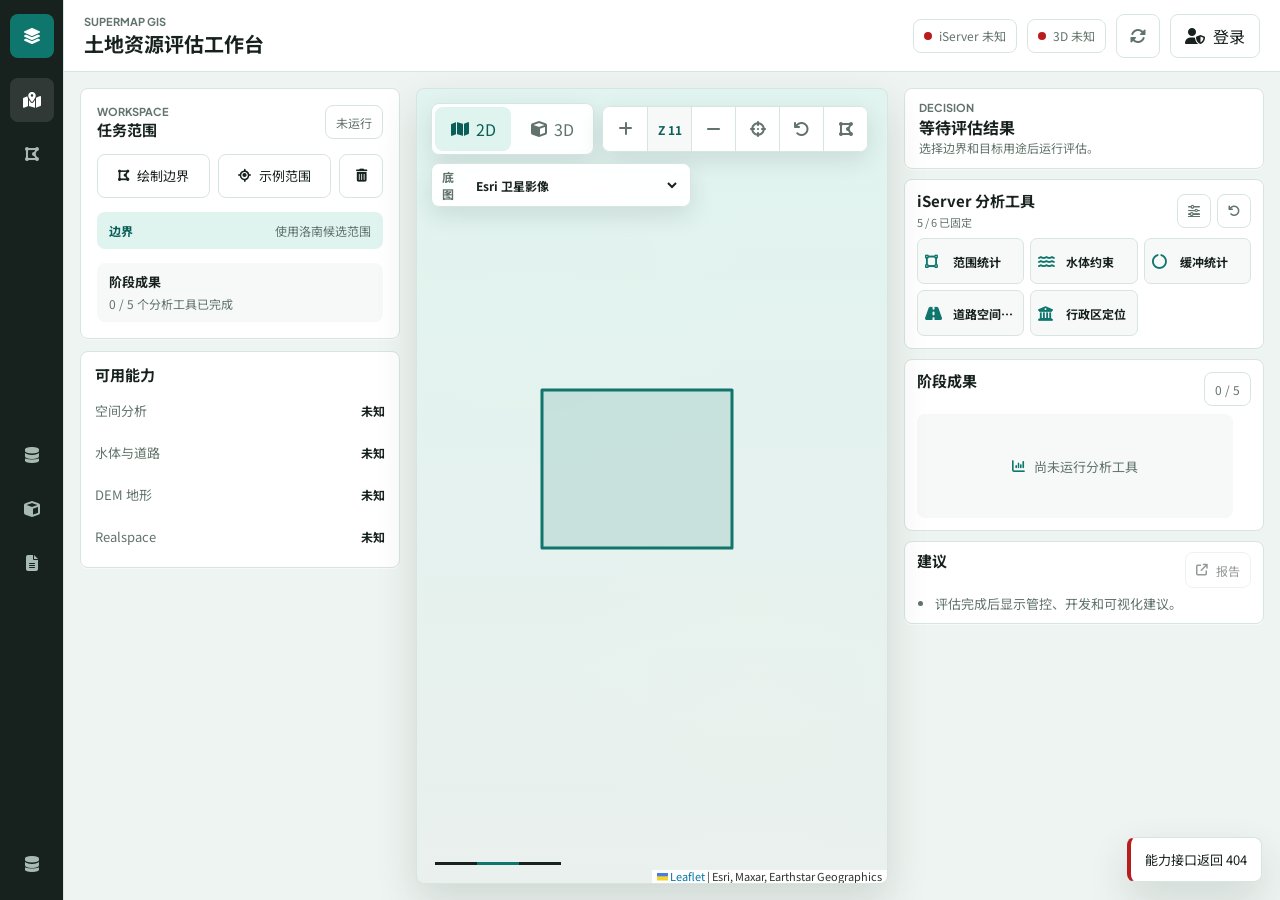
==== commit 1218bcd3: "feat: add multi-user GIS workspace foundation" ====
--- a/frontend/index.html
+++ b/frontend/index.html
@@ -17,6 +17,7 @@
             <div class="brand-mark" aria-hidden="true"><i class="fa-solid fa-layer-group"></i></div>
             <a class="nav-button is-active" href="index.html" aria-label="土地资源工作台" title="土地资源工作台"><i class="fa-solid fa-map-location-dot"></i></a>
             <a class="nav-button" href="iserver-tools.html" aria-label="iServer 地理处理工具" title="iServer 地理处理工具"><i class="fa-solid fa-draw-polygon"></i></a>
+            <a class="nav-button nav-link" href="data-center.html" aria-label="项目数据中心" title="项目数据中心"><i class="fa-solid fa-database"></i></a>
             <button class="nav-button" type="button" aria-label="三维场景"><i class="fa-solid fa-cube"></i></button>
             <button class="nav-button" type="button" aria-label="报告"><i class="fa-solid fa-file-lines"></i></button>
             <a class="nav-button nav-link" href="golden_standard.html" aria-label="模型库"><i class="fa-solid fa-database"></i></a>
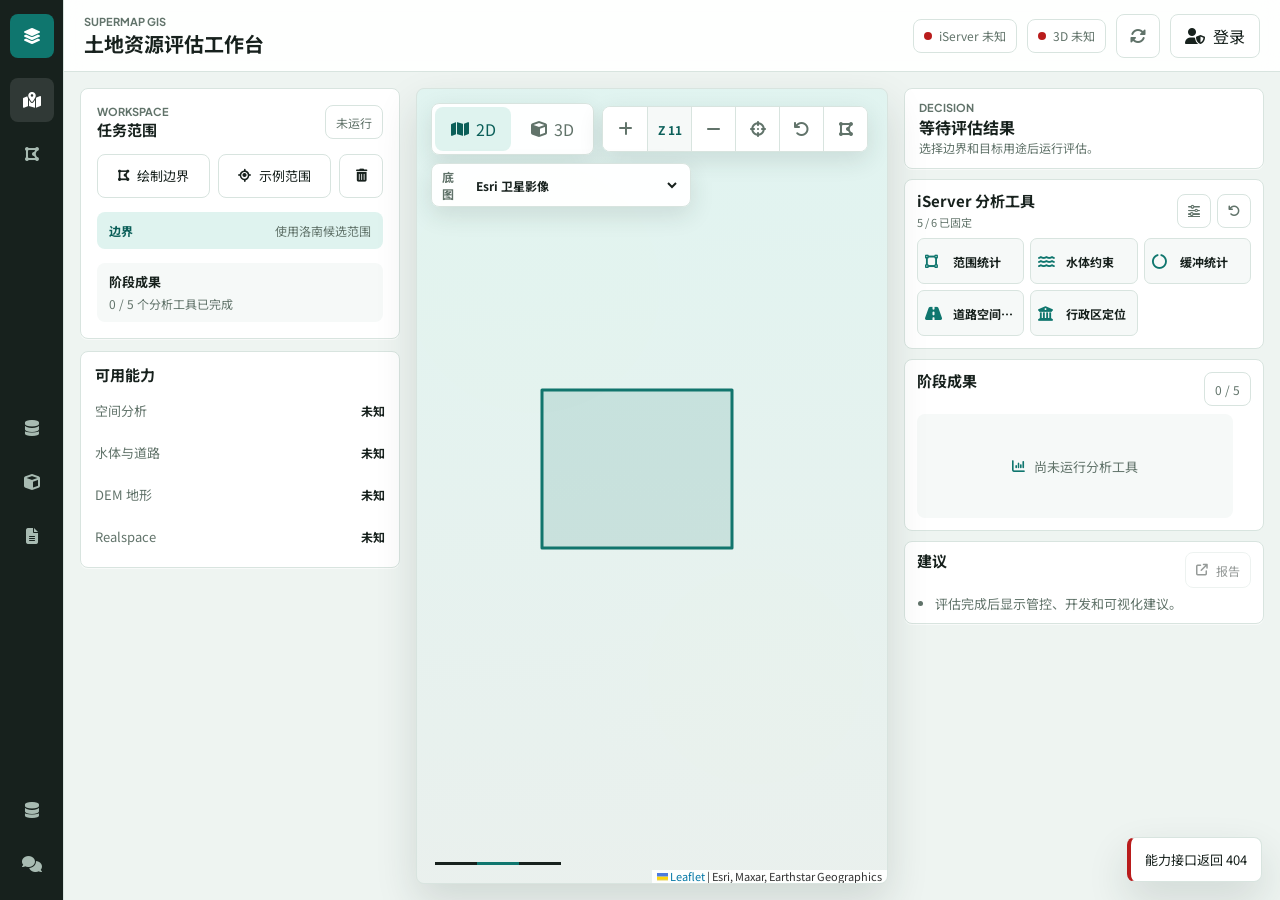
==== commit 8bed001d: "feat: add user-scoped AI assistant" ====
--- a/frontend/index.html
+++ b/frontend/index.html
@@ -21,6 +21,7 @@
             <button class="nav-button" type="button" aria-label="三维场景"><i class="fa-solid fa-cube"></i></button>
             <button class="nav-button" type="button" aria-label="报告"><i class="fa-solid fa-file-lines"></i></button>
             <a class="nav-button nav-link" href="golden_standard.html" aria-label="模型库"><i class="fa-solid fa-database"></i></a>
+            <a class="nav-button" href="ai-chat.html" aria-label="AI 助手" title="AI 助手"><i class="fa-solid fa-comments"></i></a>
         </aside>
 
         <main class="workbench">
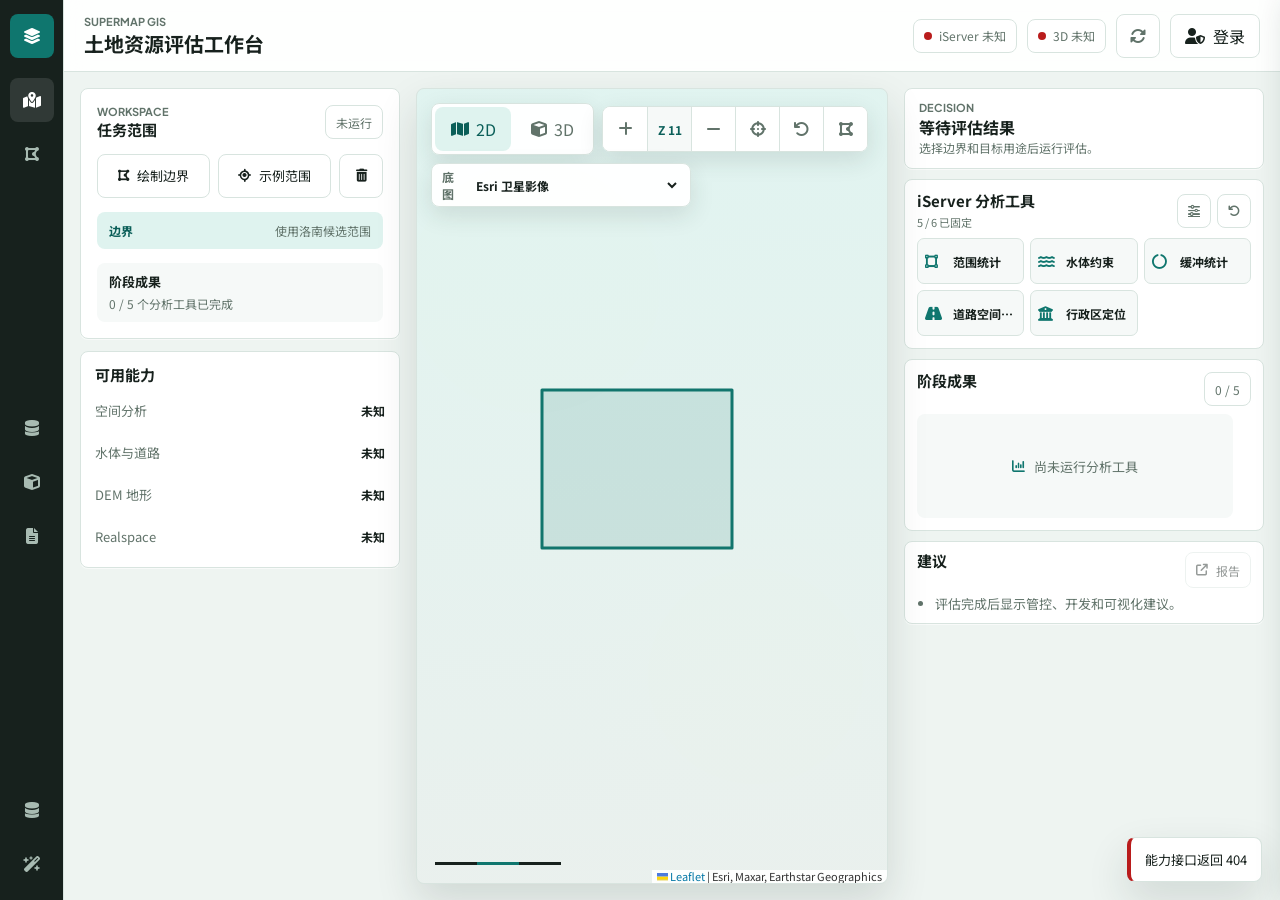
==== commit d419d0ac: "feat: add workbench decision agent" ====
--- a/frontend/index.html
+++ b/frontend/index.html
@@ -21,7 +21,7 @@
             <button class="nav-button" type="button" aria-label="三维场景"><i class="fa-solid fa-cube"></i></button>
             <button class="nav-button" type="button" aria-label="报告"><i class="fa-solid fa-file-lines"></i></button>
             <a class="nav-button nav-link" href="golden_standard.html" aria-label="模型库"><i class="fa-solid fa-database"></i></a>
-            <a class="nav-button" href="ai-chat.html" aria-label="AI 助手" title="AI 助手"><i class="fa-solid fa-comments"></i></a>
+            <button class="nav-button" id="open-decision-agent" type="button" aria-label="分析决策智能体" title="分析决策智能体"><i class="fa-solid fa-wand-magic-sparkles"></i></button>
         </aside>
 
         <main class="workbench">
@@ -199,6 +199,14 @@
 
     <div class="toast-region" id="toast-region" aria-live="polite" aria-atomic="true"></div>
 
+    <aside class="decision-agent" id="decision-agent" aria-label="分析决策智能体" aria-hidden="true">
+        <header class="decision-agent-header"><div><p class="eyebrow">Decision Agent</p><h2>分析决策智能体</h2><small id="agent-evidence">正在读取工作台证据</small></div><button class="icon-button small-icon-button" id="close-decision-agent" type="button" aria-label="关闭智能体" title="关闭"><i class="fa-solid fa-xmark"></i></button></header>
+        <div class="agent-messages" id="agent-messages"><section class="agent-intro"><i class="fa-solid fa-wand-magic-sparkles"></i><h3>基于当前工作台证据决策</h3><p>我会结合评估范围、已完成分析、数据能力和阶段结果，给出下一步分析建议与依据。</p></section></div>
+        <div class="agent-quick-actions"><button type="button" data-agent-prompt="根据当前证据，下一步应该运行什么分析？">下一步分析</button><button type="button" data-agent-prompt="请评估当前证据是否足以形成选址决策，并说明缺口。">决策就绪度</button></div>
+        <form class="agent-composer" id="agent-form"><textarea id="agent-input" rows="2" maxlength="8000" placeholder="询问当前项目的分析与决策建议"></textarea><button class="primary-action" type="submit" aria-label="发送给分析决策智能体" title="发送"><i class="fa-solid fa-arrow-up"></i></button></form>
+        <footer><a href="ai-chat.html">配置 AI 供应商与 API Key</a></footer>
+    </aside>
+
     <script src="auth.js"></script>
     <script src="vendor/leaflet/leaflet.js"></script>
     <script src="land-workbench.js?v=20260731-19"></script>
--- a/frontend/land-workbench.css
+++ b/frontend/land-workbench.css
@@ -1576,6 +1576,41 @@
     border-left-color: var(--danger);
 }
 
+.decision-agent {
+    position: fixed;
+    top: 0;
+    right: 0;
+    z-index: 60;
+    width: min(420px, 100vw);
+    height: 100dvh;
+    display: grid;
+    grid-template-rows: auto 1fr auto auto auto;
+    background: var(--surface);
+    border-left: 1px solid var(--line);
+    box-shadow: -12px 0 32px rgba(17, 43, 38, 0.18);
+    transform: translateX(105%);
+    transition: transform 180ms ease;
+}
+
+.decision-agent.is-open { transform: translateX(0); }
+.decision-agent-header { display:flex; justify-content:space-between; gap:12px; padding:20px; border-bottom:1px solid var(--line); }
+.decision-agent-header h2 { margin:3px 0; font-size:18px; }
+.decision-agent-header small { color:var(--muted); font-size:12px; }
+.agent-messages { overflow:auto; padding:18px; display:grid; align-content:start; gap:12px; }
+.agent-intro { text-align:center; color:var(--muted); padding:48px 20px; }
+.agent-intro i { color:var(--primary); font-size:26px; }
+.agent-intro h3 { color:var(--text); font-size:16px; }
+.agent-message { max-width:90%; padding:11px 12px; border-radius:6px; white-space:pre-wrap; line-height:1.55; font-size:13px; }
+.agent-message.user { justify-self:end; background:#dff1ed; }
+.agent-message.assistant { background:var(--surface-muted); }
+.agent-quick-actions { display:flex; flex-wrap:wrap; gap:7px; padding:10px 18px; border-top:1px solid var(--line); }
+.agent-quick-actions button { border:1px solid var(--line); background:var(--surface); color:var(--primary-dark); padding:7px 9px; border-radius:5px; cursor:pointer; font:inherit; font-size:12px; }
+.agent-composer { display:flex; align-items:end; gap:8px; padding:12px 18px; border-top:1px solid var(--line); }
+.agent-composer textarea { flex:1; min-height:40px; resize:none; font:inherit; border:1px solid var(--line-strong); border-radius:5px; padding:9px; }
+.agent-composer .primary-action { min-width:40px; padding:10px; }
+.decision-agent footer { padding:0 18px 18px; font-size:12px; }
+.decision-agent footer a { color:var(--primary-dark); }
+
 .leaflet-control-container .leaflet-top,
 .leaflet-control-container .leaflet-bottom {
     z-index: 8;
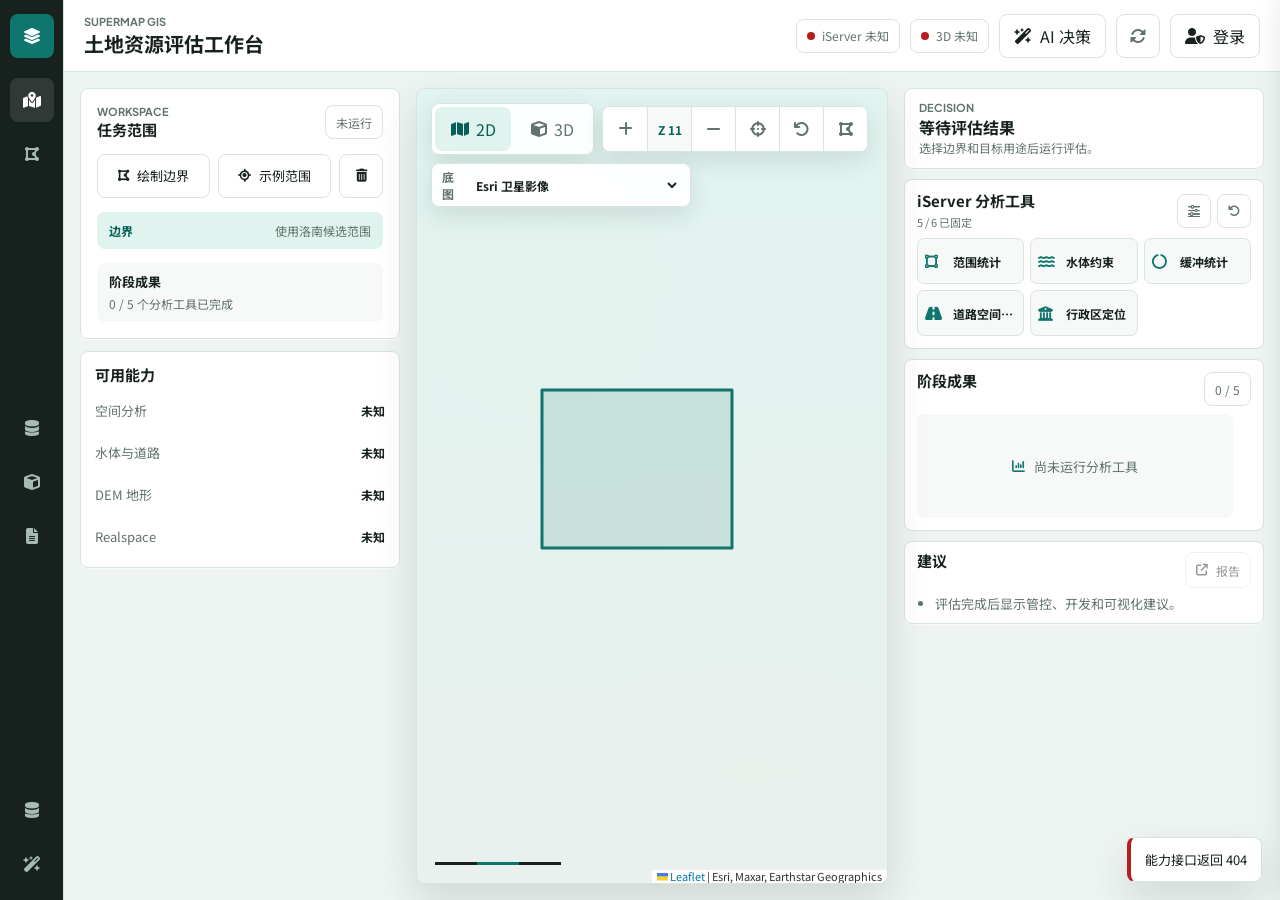
==== commit a2eb17c0: "fix: gate workbench tools by published services" ====
--- a/frontend/index.html
+++ b/frontend/index.html
@@ -33,6 +33,7 @@
                 <div class="topbar-actions">
                     <div class="service-chip" id="iserver-chip"><span></span>iServer 检测中</div>
                     <div class="service-chip" id="scene-chip"><span></span>3D 检测中</div>
+                    <button class="text-button" id="open-decision-agent-top" type="button"><i class="fa-solid fa-wand-magic-sparkles"></i><span>AI 决策</span></button>
                     <button class="icon-button" id="refresh-capabilities" type="button" aria-label="刷新能力状态">
                         <i class="fa-solid fa-rotate"></i>
                     </button>
--- a/frontend/land-workbench.css
+++ b/frontend/land-workbench.css
@@ -1576,6 +1576,13 @@
     border-left-color: var(--danger);
 }
 
+.analysis-tool.is-unavailable,
+.analysis-tool.is-unavailable:disabled {
+    cursor: not-allowed;
+    opacity: 0.52;
+    border-style: dashed;
+}
+
 .decision-agent {
     position: fixed;
     top: 0;
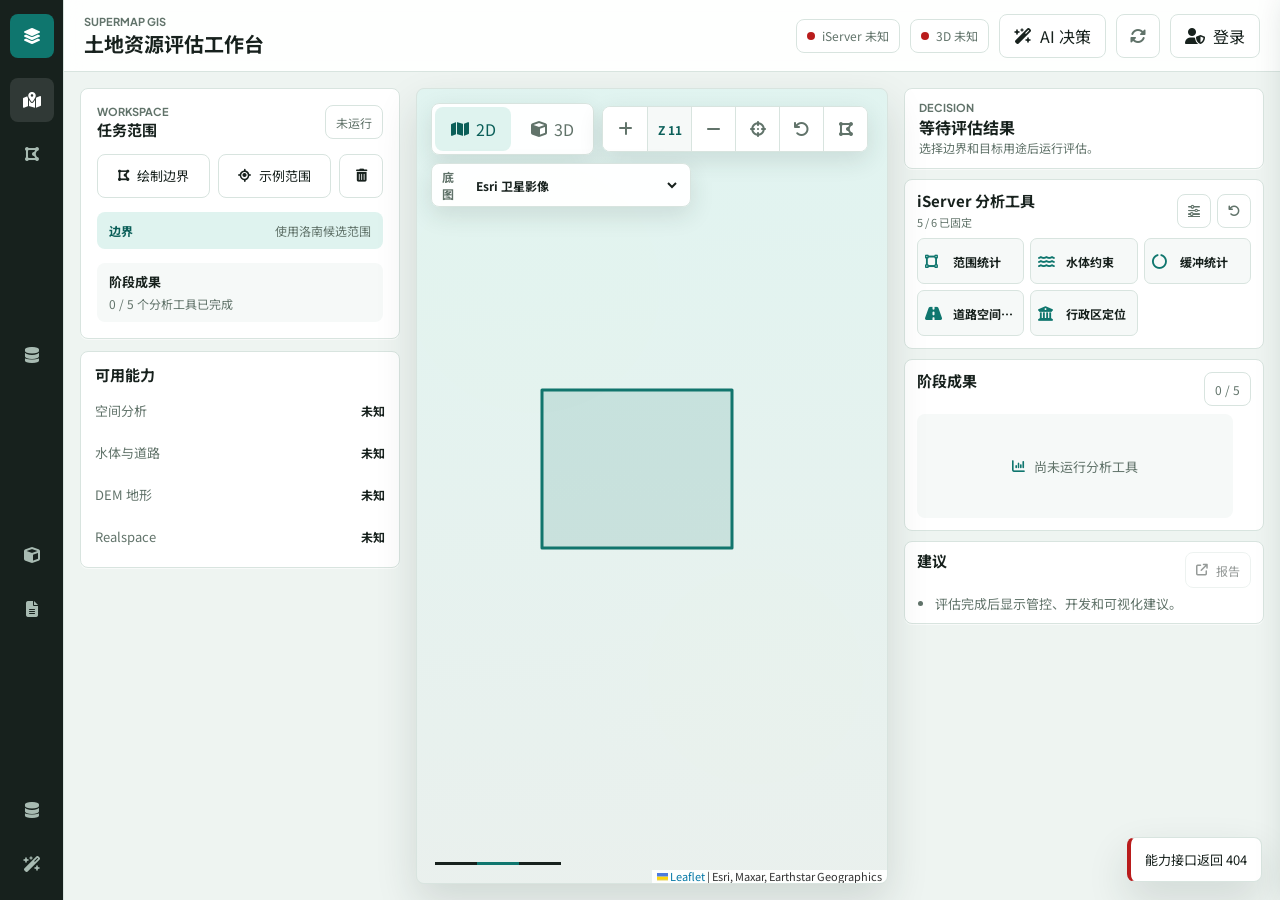
==== commit 2f05683e: "fix: render published realspace terrain in workbench" ====
--- a/frontend/index.html
+++ b/frontend/index.html
@@ -18,7 +18,7 @@
             <a class="nav-button is-active" href="index.html" aria-label="土地资源工作台" title="土地资源工作台"><i class="fa-solid fa-map-location-dot"></i></a>
             <a class="nav-button" href="iserver-tools.html" aria-label="iServer 地理处理工具" title="iServer 地理处理工具"><i class="fa-solid fa-draw-polygon"></i></a>
             <a class="nav-button nav-link" href="data-center.html" aria-label="项目数据中心" title="项目数据中心"><i class="fa-solid fa-database"></i></a>
-            <button class="nav-button" type="button" aria-label="三维场景"><i class="fa-solid fa-cube"></i></button>
+            <a class="nav-button nav-link" href="map3d.html" aria-label="三维场景" title="三维场景"><i class="fa-solid fa-cube"></i></a>
             <button class="nav-button" type="button" aria-label="报告"><i class="fa-solid fa-file-lines"></i></button>
             <a class="nav-button nav-link" href="golden_standard.html" aria-label="模型库"><i class="fa-solid fa-database"></i></a>
             <button class="nav-button" id="open-decision-agent" type="button" aria-label="分析决策智能体" title="分析决策智能体"><i class="fa-solid fa-wand-magic-sparkles"></i></button>
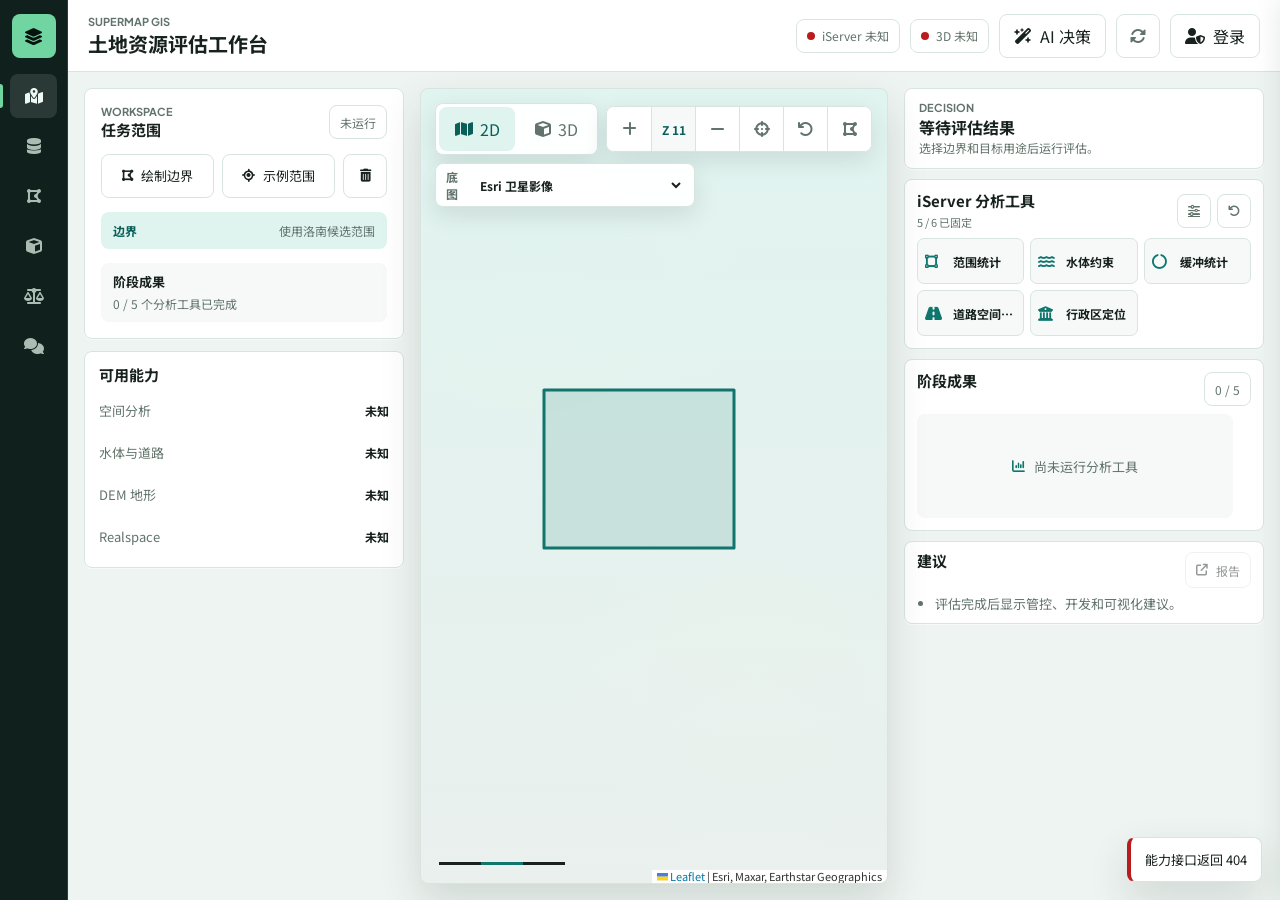
==== commit f1319edf: "统一工作台导航与页面视觉风格" ====
--- a/frontend/index.html
+++ b/frontend/index.html
@@ -10,20 +10,10 @@
     <link href="https://fonts.googleapis.com/css2?family=Noto+Sans+SC:wght@400;500;600;700&family=Plus+Jakarta+Sans:wght@500;600;700&display=swap" rel="stylesheet">
     <link rel="stylesheet" href="vendor/leaflet/leaflet.css">
     <link rel="stylesheet" href="land-workbench.css?v=20260731-18">
+    <link rel="stylesheet" href="app-shell.css">
 </head>
 <body>
     <div class="app-shell">
-        <aside class="sidebar" aria-label="主导航">
-            <div class="brand-mark" aria-hidden="true"><i class="fa-solid fa-layer-group"></i></div>
-            <a class="nav-button is-active" href="index.html" aria-label="土地资源工作台" title="土地资源工作台"><i class="fa-solid fa-map-location-dot"></i></a>
-            <a class="nav-button" href="iserver-tools.html" aria-label="iServer 地理处理工具" title="iServer 地理处理工具"><i class="fa-solid fa-draw-polygon"></i></a>
-            <a class="nav-button nav-link" href="data-center.html" aria-label="项目数据中心" title="项目数据中心"><i class="fa-solid fa-database"></i></a>
-            <a class="nav-button nav-link" href="map3d.html" aria-label="三维场景" title="三维场景"><i class="fa-solid fa-cube"></i></a>
-            <button class="nav-button" type="button" aria-label="报告"><i class="fa-solid fa-file-lines"></i></button>
-            <a class="nav-button nav-link" href="golden_standard.html" aria-label="模型库"><i class="fa-solid fa-database"></i></a>
-            <button class="nav-button" id="open-decision-agent" type="button" aria-label="分析决策智能体" title="分析决策智能体"><i class="fa-solid fa-wand-magic-sparkles"></i></button>
-        </aside>
-
         <main class="workbench">
             <header class="topbar">
                 <div>
@@ -208,6 +198,7 @@
         <footer><a href="ai-chat.html">配置 AI 供应商与 API Key</a></footer>
     </aside>
 
+    <script src="shell-navigation.js"></script>
     <script src="auth.js"></script>
     <script src="vendor/leaflet/leaflet.js"></script>
     <script src="land-workbench.js?v=20260731-19"></script>
--- a/frontend/land-workbench.css
+++ b/frontend/land-workbench.css
@@ -62,7 +62,7 @@
 
 .app-shell {
     display: grid;
-    grid-template-columns: 64px minmax(0, 1fr);
+    grid-template-columns: minmax(0, 1fr);
     min-height: 100dvh;
 }
 
--- a/frontend/app-shell.css
+++ b/frontend/app-shell.css
@@ -0,0 +1,114 @@
+:root {
+    --app-nav-width: 68px;
+    --app-nav-bg: #10211d;
+    --app-nav-line: rgba(208, 231, 220, .14);
+    --app-nav-text: #aabdb3;
+    --app-nav-active: #eef8f2;
+    --app-nav-accent: #71d5a2;
+}
+
+body.has-app-navigation {
+    padding-left: var(--app-nav-width);
+}
+
+.app-navigation {
+    position: fixed;
+    z-index: 100;
+    inset: 0 auto 0 0;
+    display: flex;
+    flex-direction: column;
+    align-items: center;
+    width: var(--app-nav-width);
+    padding: 14px 10px;
+    border-right: 1px solid var(--app-nav-line);
+    background: var(--app-nav-bg);
+}
+
+.app-navigation__brand,
+.app-navigation__link {
+    display: grid;
+    place-items: center;
+    width: 44px;
+    height: 44px;
+    border-radius: 8px;
+}
+
+.app-navigation__brand {
+    margin-bottom: 16px;
+    color: #08120f;
+    background: var(--app-nav-accent);
+    font-size: 17px;
+}
+
+.app-navigation__list {
+    display: grid;
+    gap: 6px;
+    width: 100%;
+}
+
+.app-navigation__link {
+    position: relative;
+    width: 100%;
+    color: var(--app-nav-text);
+    text-decoration: none;
+    transition: color 160ms ease, background-color 160ms ease;
+}
+
+.app-navigation__link:hover,
+.app-navigation__link[aria-current="page"] {
+    color: var(--app-nav-active);
+    background: rgba(255, 255, 255, .11);
+}
+
+.app-navigation__link[aria-current="page"]::before {
+    position: absolute;
+    left: -10px;
+    width: 3px;
+    height: 24px;
+    border-radius: 0 3px 3px 0;
+    background: var(--app-nav-accent);
+    content: "";
+}
+
+.app-navigation__link:focus-visible {
+    outline: 2px solid var(--app-nav-accent);
+    outline-offset: 2px;
+}
+
+@media (max-width: 760px) {
+    body.has-app-navigation {
+        padding-left: 0;
+        padding-bottom: 58px;
+    }
+
+    .app-navigation {
+        inset: auto 0 0;
+        flex-direction: row;
+        width: auto;
+        height: 58px;
+        padding: 7px 10px;
+        border-top: 1px solid var(--app-nav-line);
+        border-right: 0;
+    }
+
+    .app-navigation__brand {
+        display: none;
+    }
+
+    .app-navigation__list {
+        grid-template-columns: repeat(6, minmax(0, 1fr));
+        gap: 3px;
+    }
+
+    .app-navigation__link {
+        height: 42px;
+    }
+
+    .app-navigation__link[aria-current="page"]::before {
+        inset: auto 50% -7px;
+        width: 24px;
+        height: 3px;
+        transform: translateX(-50%);
+        border-radius: 3px 3px 0 0;
+    }
+}
